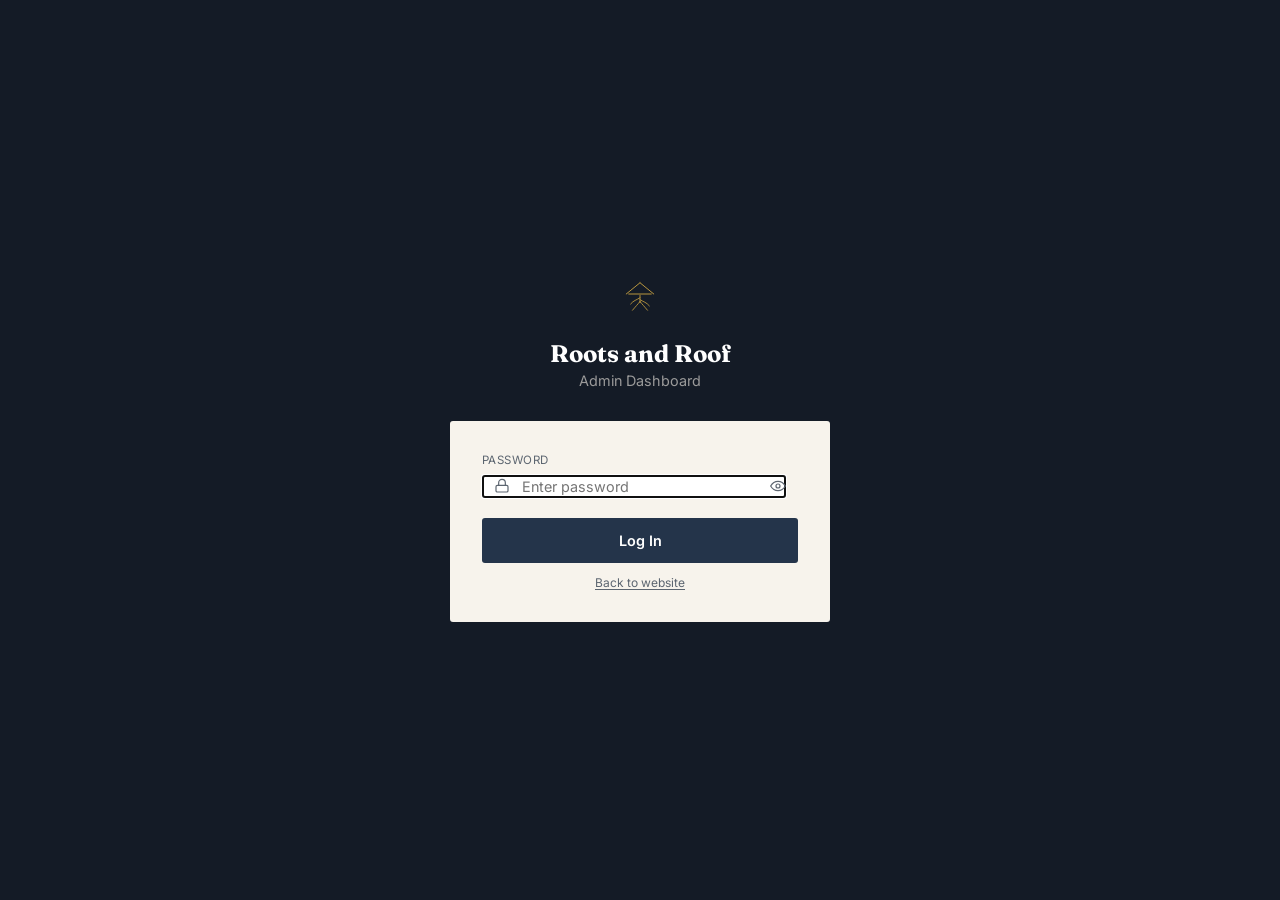
==== admin.html @ 41bc43ac "Add files via upload" ====
<!DOCTYPE html>
<html lang="en">
<head>
<meta charset="UTF-8" />
<meta name="viewport" content="width=device-width, initial-scale=1.0" />
<title>Roots and Roof — Admin</title>
<meta name="robots" content="noindex, nofollow" />
<link rel="preconnect" href="https://fonts.googleapis.com">
<link rel="preconnect" href="https://fonts.gstatic.com" crossorigin>
<link href="https://fonts.googleapis.com/css2?family=Fraunces:opsz,wght@9..144,400;9..144,500;9..144,600;9..144,700&family=Inter:wght@400;500;600;700&display=swap" rel="stylesheet">
<link rel="stylesheet" href="css/styles.css?v=10" />
</head>
<body class="admin-body">

<!-- LOGIN VIEW -->
<div id="login-view" class="admin-login-wrap">
  <div class="admin-login-card">
    <div class="admin-login-brand">
      <svg width="40" height="40" viewBox="0 0 64 64" fill="none"><path d="M32 6 L54 24 M32 6 L10 24 M14 24 H50" stroke="#b8963f" stroke-width="1.6" stroke-linecap="round" stroke-linejoin="round"/><path d="M32 26 V38 M32 30 C26 34 22 34 17 40 M32 33 C38 37 42 37 47 43 M32 36 C28 41 25 44 20 50 M32 36 C36 41 39 44 44 50" stroke="#b8963f" stroke-width="1.6" stroke-linecap="round" stroke-linejoin="round" opacity="0.9"/></svg>
      <h1>Roots and Roof</h1>
      <p>Admin Dashboard</p>
    </div>
    <form class="admin-login-form" id="login-form">
      <label style="display:block;font-size:0.72rem;text-transform:uppercase;letter-spacing:0.04em;color:#5c6570;margin-bottom:8px;">Password</label>
      <div class="input-icon-wrap">
        <svg class="left" width="16" height="16" viewBox="0 0 24 24" fill="none" stroke="currentColor" stroke-width="1.8"><rect x="3" y="11" width="18" height="10" rx="2"/><path d="M7 11V7a5 5 0 0 1 10 0v4"/></svg>
        <input type="password" id="password-input" placeholder="Enter password" autocomplete="current-password" required />
        <svg class="right" id="toggle-password" width="16" height="16" viewBox="0 0 24 24" fill="none" stroke="currentColor" stroke-width="1.8"><path d="M1 12s4-7 11-7 11 7 11 7-4 7-11 7-11-7-11-7Z"/><circle cx="12" cy="12" r="3"/></svg>
      </div>
      <p class="admin-error" id="login-error" style="display:none;"></p>
      <button type="submit" class="btn btn-green" style="width:100%;justify-content:center;margin-top:12px;">Log In</button>
      <a href="index.html" class="admin-back">Back to website</a>
    </form>
  </div>
</div>

<!-- DASHBOARD VIEW -->
<div id="dashboard-view" style="display:none;">
  <div class="admin-topbar">
    <div class="brand-mark">
      <svg width="26" height="26" viewBox="0 0 64 64" fill="none"><path d="M32 6 L54 24 M32 6 L10 24 M14 24 H50" stroke="#b8963f" stroke-width="1.6" stroke-linecap="round" stroke-linejoin="round"/></svg>
      <span>Roots and Roof — Admin</span>
    </div>
    <div class="admin-topbar-actions">
      <span class="saved-flash" id="saved-flash" style="display:none;">
        <svg width="14" height="14" viewBox="0 0 24 24" fill="none" stroke="currentColor" stroke-width="2"><circle cx="12" cy="12" r="10"/><polyline points="8 12 11 15 16 9"/></svg>
        Changes saved
      </span>
      <button class="btn-ghost" id="reset-btn">
        <svg width="13" height="13" viewBox="0 0 24 24" fill="none" stroke="currentColor" stroke-width="2"><path d="M3 12a9 9 0 1 0 3-6.7"/><polyline points="3 4 3 9 8 9"/></svg>
        <span class="label">Reset</span>
      </button>
      <a href="index.html" class="btn-ghost" style="text-decoration:none;">
        <svg width="13" height="13" viewBox="0 0 24 24" fill="none" stroke="currentColor" stroke-width="2"><path d="M1 12s4-7 11-7 11 7 11 7-4 7-11 7-11-7-11-7Z"/><circle cx="12" cy="12" r="3"/></svg>
        <span class="label">View Site</span>
      </a>
      <button class="btn-save" id="save-btn">
        <svg width="13" height="13" viewBox="0 0 24 24" fill="none" stroke="currentColor" stroke-width="2"><path d="M19 21H5a2 2 0 0 1-2-2V5a2 2 0 0 1 2-2h11l5 5v11a2 2 0 0 1-2 2Z"/><polyline points="17 21 17 13 7 13 7 21"/><polyline points="7 3 7 8 15 8"/></svg>
        Save Changes
      </button>
      <button class="icon-btn" id="logout-btn" title="Log out">
        <svg width="16" height="16" viewBox="0 0 24 24" fill="none" stroke="currentColor" stroke-width="2"><path d="M9 21H5a2 2 0 0 1-2-2V5a2 2 0 0 1 2-2h4"/><polyline points="16 17 21 12 16 7"/><line x1="21" y1="12" x2="9" y2="12"/></svg>
      </button>
    </div>
  </div>

  <div class="admin-layout">
    <div class="admin-sidebar" id="admin-sidebar"></div>
    <div style="flex:1;min-width:0;">
      <div class="admin-tabs-mobile" id="admin-tabs-mobile"></div>
      <div class="admin-panel" id="admin-panel"></div>
    </div>
  </div>
</div>

<script src="js/content.js?v=10"></script>
<script src="js/admin.js?v=10"></script>
</body>
</html>
---- css/styles.css ----
/* ==========================================================
   Roots and Roof — Stylesheet
   ========================================================== */

:root {
  /* Navy & champagne-gold — a professional real-estate-advisory palette:
     trustworthy, upscale, and neutral enough to sit well behind a headshot,
     rather than the warm red/terracotta tried previously. */
  --green: #24344a;        /* deep navy — mid sections (nav-scrolled, contact bg, badge) */
  --green-dark: #141b26;   /* near-black navy — darkest sections (footer, process, stats) */
  --green-tint: #e8ecf1;   /* cool tint */
  --cream: #f7f3ec;
  --cream-deep: #e9e2d3;
  --gold: #b8963f;         /* champagne gold — buttons, numerals, icon accents */
  --gold-dark: #93762f;
  --white: #ffffff;
  --ink: #1c2430;
  --muted: #5c6570;
  --error: #b0453e;
  --font-display: "Fraunces", serif;
  --font-body: "Inter", sans-serif;
}

* { box-sizing: border-box; }
html { scroll-behavior: smooth; }
body {
  margin: 0;
  font-family: var(--font-body);
  color: var(--ink);
  background: var(--cream);
  -webkit-font-smoothing: antialiased;
}
img { max-width: 100%; display: block; }
a { text-decoration: none; color: inherit; }
button { font-family: inherit; cursor: pointer; border: none; background: none; }
input, textarea { font-family: inherit; font-size: 0.9rem; }
ul { list-style: none; margin: 0; padding: 0; }
.container { max-width: 1152px; margin: 0 auto; padding: 0 24px; }
.section { padding: 96px 0; }
h1, h2, h3 { font-family: var(--font-display); margin: 0; }
p { margin: 0; }

/* -------- Reveal on scroll -------- */
.reveal {
  opacity: 0;
  transform: translateY(24px);
  transition: opacity 0.7s ease-out, transform 0.7s ease-out;
}
.reveal.in-view { opacity: 1; transform: translateY(0); }

/* -------- Buttons -------- */
.btn {
  display: inline-flex;
  align-items: center;
  gap: 8px;
  padding: 14px 28px;
  border-radius: 3px;
  font-weight: 600;
  font-size: 0.9rem;
  transition: transform 0.2s ease;
}
.btn:hover { transform: translateY(-2px); }
.btn-gold { background: var(--gold); color: var(--green-dark); }
.btn-outline { border: 1px solid rgba(245,240,232,0.5); color: var(--white); }
.btn-outline:hover { background: rgba(255,255,255,0.1); }
.btn-green { background: var(--green); color: var(--white); }

/* -------- Nav -------- */
.navbar {
  position: fixed;
  top: 0; left: 0; right: 0;
  z-index: 40;
  transition: background 0.3s ease, box-shadow 0.3s ease;
  background: transparent;
}
.navbar.scrolled { background: var(--green); box-shadow: 0 4px 20px rgba(0,0,0,0.15); }
.navbar .container {
  height: 80px;
  display: flex;
  align-items: center;
  justify-content: space-between;
}
.brand-mark { display: flex; align-items: center; gap: 10px; }
.brand-mark span {
  font-family: var(--font-display);
  font-size: 1.25rem;
  color: var(--white);
  letter-spacing: 0.02em;
}
.nav-links { display: flex; align-items: center; gap: 32px; }
.nav-links button.nav-link {
  font-size: 0.8rem;
  text-transform: uppercase;
  letter-spacing: 0.06em;
  color: var(--cream);
  transition: opacity 0.2s;
}
.nav-links button.nav-link:hover { opacity: 0.75; }
.nav-toggle { display: none; }
.nav-mobile { display: none; flex-direction: column; gap: 16px; padding: 0 24px 24px; background: var(--green); }
.nav-mobile.open { display: flex; }
.nav-mobile button { text-align: left; font-size: 0.85rem; text-transform: uppercase; letter-spacing: 0.05em; color: var(--cream); padding: 4px 0; }

@media (max-width: 860px) {
  .nav-links { display: none; }
  .nav-toggle { display: block; }
}

/* -------- Hero -------- */
.hero {
  position: relative;
  min-height: 100vh;
  display: flex;
  align-items: flex-end;
  overflow: hidden;
}
.hero-bg {
  position: absolute; inset: 0;
  background: linear-gradient(135deg, var(--green-dark) 0%, var(--green) 60%, var(--gold-dark) 130%);
}
.hero-bg img { width: 100%; height: 100%; object-fit: cover; }
.hero-bg img.img-broken { display: none; }
.hero-bg::after {
  content: "";
  position: absolute; inset: 0;
  background: linear-gradient(180deg, rgba(15,47,28,0.55) 0%, rgba(15,47,28,0.55) 40%, rgba(15,47,28,0.92) 100%);
}
.hero-content { position: relative; padding: 160px 0 96px; width: 100%; }
.hero-eyebrow { color: var(--gold); text-transform: uppercase; font-size: 0.85rem; letter-spacing: 0.3em; margin-bottom: 24px; }
.hero h1 { font-size: clamp(2.75rem, 6vw, 4.5rem); line-height: 1.05; color: var(--white); max-width: 720px; margin-bottom: 24px; }
.hero-sub { font-size: 1.1rem; max-width: 560px; color: rgba(245,240,232,0.9); line-height: 1.6; margin-bottom: 40px; }
.hero-actions { display: flex; gap: 16px; flex-wrap: wrap; }

/* -------- Divider -------- */
.divider { display: flex; align-items: center; justify-content: center; gap: 16px; padding: 32px 0; }
.divider .line { height: 1px; width: 64px; background: var(--muted); opacity: 0.45; }

/* -------- About -------- */
.about { background: var(--cream); }
.about-grid { display: grid; grid-template-columns: 1fr 1fr; gap: 56px; align-items: center; }
.about-photo {
  position: relative;
  min-height: 480px;
  background: linear-gradient(135deg, var(--green) 0%, var(--gold-dark) 100%);
  border-radius: 3px;
}
.about-photo img { width: 100%; height: 480px; object-fit: cover; object-position: center 15%; border-radius: 3px; display: block; }
.about-photo img.img-broken { display: none; }
.about-badge {
  position: absolute; bottom: -24px; right: -24px;
  background: var(--green); padding: 24px; border-radius: 3px; max-width: 220px;
}
.about-badge .name { font-family: var(--font-display); font-size: 1.1rem; color: var(--white); margin-top: 8px; }
.about-badge .title { font-size: 0.7rem; text-transform: uppercase; letter-spacing: 0.05em; color: var(--gold); margin-top: 4px; }
.eyebrow { text-transform: uppercase; font-size: 0.75rem; letter-spacing: 0.25em; color: var(--gold-dark); margin-bottom: 16px; }
.about h2 { font-size: clamp(1.75rem, 3vw, 2.25rem); color: var(--green-dark); margin-bottom: 24px; line-height: 1.25; }
.about p.body-text { color: var(--muted); line-height: 1.7; margin-bottom: 24px; }
.highlight-list li { display: flex; gap: 12px; align-items: flex-start; margin-bottom: 12px; color: var(--ink); }
.highlight-list svg { flex-shrink: 0; margin-top: 3px; color: var(--gold); }
@media (max-width: 860px) {
  .about-grid { grid-template-columns: 1fr; }
  .about-badge { display: none; }
}

/* -------- Section headers -------- */
.section-head { max-width: 640px; margin: 0 auto 64px; text-align: center; }
.section-head p.eyebrow { text-align: center; }
.section-head h2 { font-size: clamp(1.75rem, 3vw, 2.25rem); color: var(--green-dark); margin-bottom: 16px; }
.section-head .desc { color: var(--muted); line-height: 1.6; }

/* -------- Services -------- */
.services { background: var(--white); }
.service-grid { display: grid; grid-template-columns: repeat(3, 1fr); gap: 24px; }
.service-card { background: var(--cream); border: 1px solid var(--cream-deep); border-radius: 3px; padding: 32px; transition: transform 0.2s; }
.service-card:hover { transform: translateY(-4px); }
.service-icon { width: 48px; height: 48px; background: var(--green); border-radius: 3px; display: flex; align-items: center; justify-content: center; margin-bottom: 20px; }
.service-icon svg { color: var(--gold); }
.service-card h3 { font-size: 1.2rem; color: var(--green-dark); margin-bottom: 8px; }
.service-card p { font-size: 0.9rem; color: var(--muted); line-height: 1.6; }
@media (max-width: 900px) { .service-grid { grid-template-columns: repeat(2, 1fr); } }
@media (max-width: 600px) { .service-grid { grid-template-columns: 1fr; } }

/* -------- Process -------- */
.process { background: var(--green-dark); }
.process .section-head h2 { color: var(--white); }
.process .section-head p.eyebrow { color: var(--gold); text-align: left; }
.process .section-head { text-align: left; margin: 0 0 64px; }
.process-grid { display: grid; grid-template-columns: repeat(3, 1fr); gap: 48px 40px; }
.process-step { display: flex; gap: 16px; }
.process-num {
  font-family: var(--font-display); font-size: 1.4rem; color: var(--gold);
  width: 44px; height: 44px; flex-shrink: 0; border: 1px solid var(--gold);
  border-radius: 50%; display: flex; align-items: center; justify-content: center;
}
.process-step h3 { font-size: 1.05rem; color: var(--white); margin-bottom: 6px; }
.process-step p { font-size: 0.9rem; color: rgba(245,240,232,0.72); line-height: 1.6; }
@media (max-width: 900px) { .process-grid { grid-template-columns: repeat(2, 1fr); } }
@media (max-width: 600px) { .process-grid { grid-template-columns: 1fr; } }

/* -------- Testimonials -------- */
.testimonials { background: var(--cream); }
.testi-grid { display: grid; grid-template-columns: repeat(3, 1fr); gap: 24px; }
.testi-card { background: var(--white); border-radius: 3px; padding: 32px; display: flex; flex-direction: column; }
.testi-card .quote-icon { color: var(--gold); margin-bottom: 16px; }
.testi-card .quote-text { color: var(--ink); line-height: 1.6; flex: 1; margin-bottom: 24px; }
.testi-stars { display: flex; gap: 2px; margin-bottom: 12px; }
.testi-card .name { font-family: var(--font-display); font-size: 1rem; color: var(--green-dark); }
.testi-card .loc { font-size: 0.75rem; text-transform: uppercase; letter-spacing: 0.04em; color: var(--muted); }
@media (max-width: 900px) { .testi-grid { grid-template-columns: 1fr; } }

/* -------- FAQ -------- */
.faq { background: var(--white); }
.faq-wrap { max-width: 720px; margin: 0 auto; }
.faq-item { border: 1px solid var(--cream-deep); border-radius: 3px; overflow: hidden; margin-bottom: 12px; }
.faq-q {
  width: 100%; display: flex; align-items: center; justify-content: space-between;
  text-align: left; padding: 20px 24px; background: var(--cream);
}
.faq-q span { font-family: var(--font-display); color: var(--green-dark); padding-right: 16px; }
.faq-q svg { flex-shrink: 0; color: var(--gold-dark); transition: transform 0.2s; }
.faq-item.open .faq-q svg { transform: rotate(180deg); }
.faq-a { display: none; padding: 20px 24px; background: var(--white); }
.faq-item.open .faq-a { display: block; }
.faq-a p { color: var(--muted); line-height: 1.6; font-size: 0.9rem; }

/* -------- Contact -------- */
.contact { background: var(--green); }
.contact-grid { display: grid; grid-template-columns: 1fr 1fr; gap: 56px; }
.contact h2 { color: var(--white); font-size: clamp(1.75rem, 3vw, 2.25rem); margin-bottom: 20px; line-height: 1.25; }
.contact .desc { color: rgba(245,240,232,0.8); line-height: 1.6; margin-bottom: 32px; }
.contact-info-row { display: flex; align-items: center; gap: 12px; color: var(--white); margin-bottom: 16px; }
.contact-info-row svg { color: var(--gold); flex-shrink: 0; }
.contact-form { background: var(--cream); border-radius: 3px; padding: 32px; }
.form-group { margin-bottom: 16px; }
.form-group label { display: block; font-size: 0.75rem; text-transform: uppercase; letter-spacing: 0.04em; color: var(--muted); margin-bottom: 8px; }
.form-group input, .form-group textarea {
  width: 100%; padding: 12px 14px; border: 1px solid var(--cream-deep); border-radius: 3px; background: var(--white); outline: none;
}
.form-group input:focus, .form-group textarea:focus { border-color: var(--gold); }
.form-group textarea { resize: vertical; min-height: 100px; }
.form-success { text-align: center; padding: 40px 0; }
.form-success svg { color: var(--green); margin-bottom: 16px; }
.form-success .title { font-family: var(--font-display); font-size: 1.25rem; color: var(--green-dark); margin-bottom: 8px; }
.form-success p { color: var(--muted); font-size: 0.9rem; }
@media (max-width: 860px) { .contact-grid { grid-template-columns: 1fr; } }

/* -------- Social icons -------- */
.social-row { display: flex; align-items: center; gap: 12px; margin-top: 8px; }
.social-row a {
  display: flex; align-items: center; justify-content: center;
  width: 36px; height: 36px; border-radius: 50%;
  border: 1px solid rgba(245,240,232,0.3); color: var(--white);
  transition: background 0.2s, border-color 0.2s;
}
.social-row a:hover { background: var(--gold); border-color: var(--gold); color: var(--green-dark); }
.social-row.on-cream a { border-color: var(--cream-deep); color: var(--green-dark); }
.social-row.on-cream a:hover { background: var(--green-dark); border-color: var(--green-dark); color: var(--white); }

/* -------- Footer -------- */
.site-footer { background: var(--green-dark); padding: 48px 0; }
.footer-top {
  display: flex; align-items: center; justify-content: space-between; flex-wrap: wrap; gap: 24px;
  padding-bottom: 32px; border-bottom: 1px solid rgba(245,240,232,0.12);
}
.footer-top .brand-mark span { font-size: 1.1rem; }
.footer-contact { display: flex; align-items: center; gap: 16px; font-size: 0.9rem; color: rgba(245,240,232,0.7); }
.footer-bottom { display: flex; align-items: center; justify-content: space-between; flex-wrap: wrap; gap: 16px; padding-top: 24px; }
.footer-note { font-size: 0.75rem; color: rgba(245,240,232,0.5); max-width: 560px; }
.footer-meta { display: flex; align-items: center; gap: 16px; }
.footer-meta p { font-size: 0.75rem; color: rgba(245,240,232,0.4); }
.footer-meta a { font-size: 0.75rem; color: rgba(245,240,232,0.4); text-decoration: underline; text-underline-offset: 2px; }

/* ==========================================================
   ADMIN
   ========================================================== */
.admin-body { background: var(--green-dark); min-height: 100vh; }
.admin-login-wrap { min-height: 100vh; display: flex; align-items: center; justify-content: center; padding: 24px; }
.admin-login-card { width: 100%; max-width: 380px; }
.admin-login-brand { text-align: center; margin-bottom: 32px; }
.admin-login-brand h1 { color: var(--white); font-size: 1.5rem; margin-top: 16px; }
.admin-login-brand p { color: rgba(245,240,232,0.6); font-size: 0.9rem; margin-top: 4px; }
.admin-login-form { background: var(--cream); border-radius: 3px; padding: 32px; }
.input-icon-wrap { position: relative; margin-bottom: 8px; }
.input-icon-wrap svg.left { position: absolute; left: 12px; top: 50%; transform: translateY(-50%); color: var(--muted); }
.input-icon-wrap svg.right { position: absolute; right: 12px; top: 50%; transform: translateY(-50%); color: var(--muted); cursor: pointer; }
.input-icon-wrap input { padding-left: 38px; padding-right: 38px; }
.admin-error { font-size: 0.8rem; color: var(--error); margin-bottom: 12px; }
.admin-back { display: block; width: 100%; text-align: center; margin-top: 12px; font-size: 0.75rem; color: var(--muted); text-decoration: underline; text-underline-offset: 2px; }

.admin-topbar {
  position: sticky; top: 0; z-index: 30; background: var(--green-dark);
  display: flex; align-items: center; justify-content: space-between; padding: 16px 24px;
}
.admin-topbar .brand-mark span { color: var(--white); font-size: 1.05rem; }
.admin-topbar-actions { display: flex; align-items: center; gap: 12px; }
.admin-topbar-actions .btn-ghost {
  display: flex; align-items: center; gap: 6px; font-size: 0.75rem; padding: 8px 12px;
  border: 1px solid rgba(245,240,232,0.3); color: rgba(245,240,232,0.8); border-radius: 3px;
}
.admin-topbar-actions .btn-save {
  display: flex; align-items: center; gap: 6px; font-size: 0.75rem; font-weight: 600; padding: 9px 16px;
  background: var(--gold); color: var(--green-dark); border-radius: 3px;
}
.saved-flash { font-size: 0.75rem; color: var(--gold); display: flex; align-items: center; gap: 6px; }
.icon-btn { padding: 8px; color: rgba(245,240,232,0.7); border-radius: 3px; }

.admin-layout { max-width: 1152px; margin: 0 auto; padding: 32px 24px; display: flex; gap: 32px; background: var(--cream); }
.admin-sidebar { width: 190px; flex-shrink: 0; }
.admin-sidebar button {
  display: block; width: 100%; text-align: left; padding: 10px 16px; border-radius: 3px;
  font-size: 0.9rem; color: var(--ink); margin-bottom: 4px;
}
.admin-sidebar button.active { background: var(--green); color: var(--white); }
.admin-panel { flex: 1; min-width: 0; }
.admin-card { background: var(--white); border: 1px solid var(--cream-deep); border-radius: 3px; padding: 20px; position: relative; margin-bottom: 20px; }
.admin-card-title { font-family: var(--font-display); font-size: 0.95rem; color: var(--green-dark); margin-bottom: 12px; padding-right: 32px; }
.admin-field { margin-bottom: 16px; }
.admin-field label { display: block; font-size: 0.72rem; text-transform: uppercase; letter-spacing: 0.04em; color: var(--muted); margin-bottom: 6px; }
.admin-field input, .admin-field textarea {
  width: 100%; padding: 10px 12px; border: 1px solid var(--cream-deep); border-radius: 3px; outline: none;
}
.admin-field input:focus, .admin-field textarea:focus { border-color: var(--gold); }
.admin-remove-btn { position: absolute; top: 16px; right: 16px; padding: 6px; border-radius: 3px; color: var(--error); }
.admin-remove-btn:hover { background: #fdecea; }
.admin-add-btn {
  display: flex; align-items: center; justify-content: center; gap: 8px; width: 100%;
  padding: 12px; border: 1px dashed var(--gold); border-radius: 3px; color: var(--gold-dark); font-size: 0.9rem;
}
.admin-list-row { display: flex; gap: 8px; margin-bottom: 8px; }
.admin-list-row input { flex: 1; padding: 8px 12px; border: 1px solid var(--cream-deep); border-radius: 3px; }
.admin-list-row button { padding: 0 8px; color: var(--error); }
.admin-tabs-mobile { display: none; gap: 8px; overflow-x: auto; margin-bottom: 16px; }
.admin-tabs-mobile button { flex-shrink: 0; padding: 8px 16px; border-radius: 3px; background: var(--white); font-size: 0.85rem; }
.admin-tabs-mobile button.active { background: var(--green); color: var(--white); }

.admin-field select {
  width: 100%; padding: 10px 12px; border: 1px solid var(--cream-deep); border-radius: 3px; outline: none; background: var(--white);
}
.admin-note {
  font-size: 0.78rem; color: var(--muted); background: var(--cream); border-radius: 3px;
  padding: 10px 12px; margin-top: -4px; margin-bottom: 16px; line-height: 1.5;
}
.admin-image-row { display: flex; align-items: center; gap: 12px; margin-bottom: 10px; }
.admin-image-preview {
  width: 64px; height: 64px; border-radius: 3px; object-fit: cover;
  border: 1px solid var(--cream-deep); background: var(--cream); flex-shrink: 0;
}
.admin-upload-btn {
  font-size: 0.78rem; padding: 8px 14px; border: 1px solid var(--cream-deep); border-radius: 3px; color: var(--ink); white-space: nowrap;
}
.admin-upload-btn:hover { border-color: var(--gold); color: var(--gold-dark); }
.admin-file-input { display: none; }

@media (max-width: 860px) {
  .admin-sidebar { display: none; }
  .admin-tabs-mobile { display: flex; }
  .admin-layout { flex-direction: column; padding: 24px 16px; }
  .admin-topbar .btn-ghost span.label { display: none; }
}
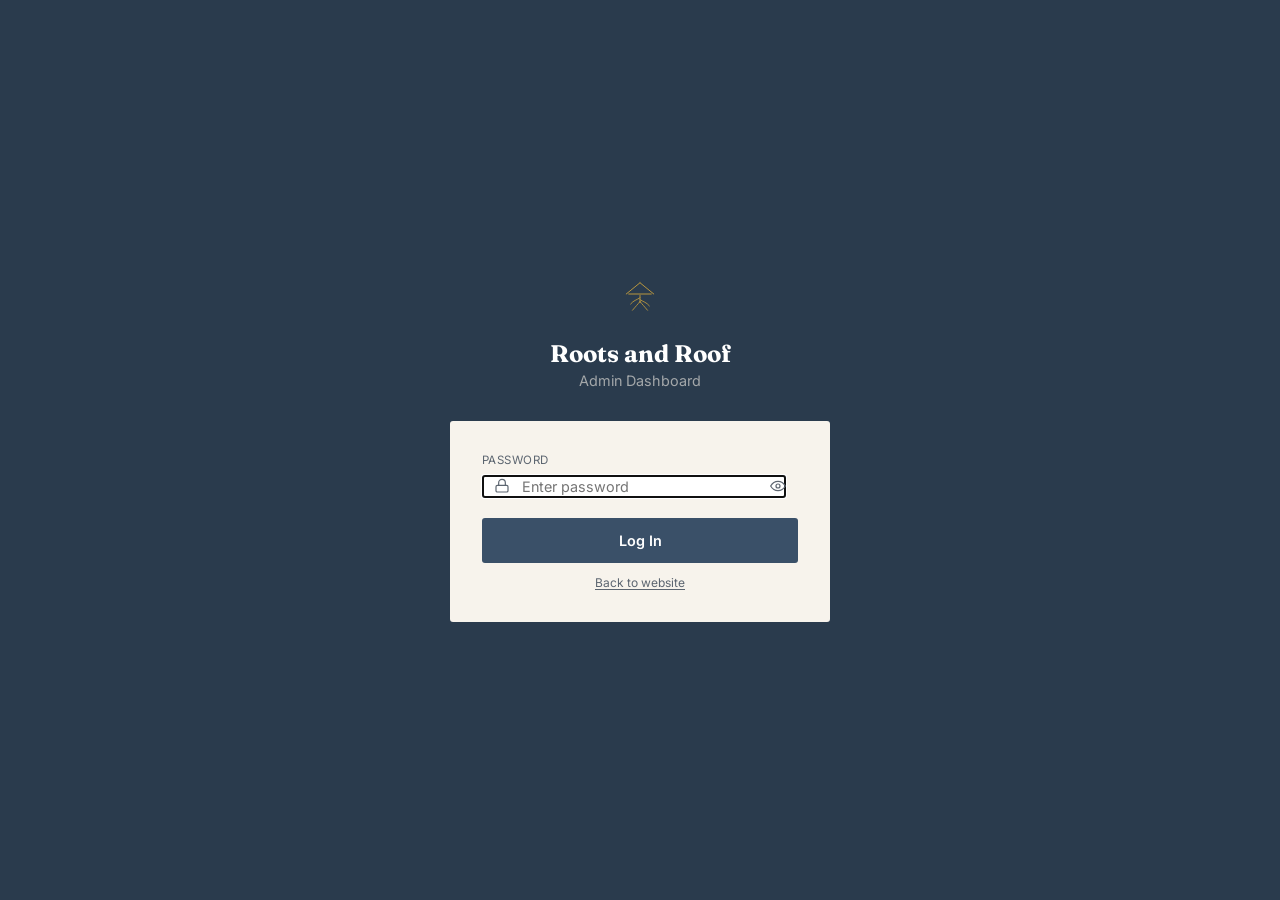
==== commit 2e0d9eee: "Add files via upload" ====
--- a/admin.html
+++ b/admin.html
@@ -8,7 +8,7 @@
 <link rel="preconnect" href="https://fonts.googleapis.com">
 <link rel="preconnect" href="https://fonts.gstatic.com" crossorigin>
 <link href="https://fonts.googleapis.com/css2?family=Fraunces:opsz,wght@9..144,400;9..144,500;9..144,600;9..144,700&family=Inter:wght@400;500;600;700&display=swap" rel="stylesheet">
-<link rel="stylesheet" href="css/styles.css?v=10" />
+<link rel="stylesheet" href="css/styles.css?v=16" />
 </head>
 <body class="admin-body">
 
@@ -73,7 +73,7 @@
   </div>
 </div>
 
-<script src="js/content.js?v=10"></script>
-<script src="js/admin.js?v=10"></script>
+<script src="js/content.js?v=16"></script>
+<script src="js/admin.js?v=16"></script>
 </body>
 </html>
--- a/css/styles.css
+++ b/css/styles.css
@@ -6,8 +6,8 @@
   /* Navy & champagne-gold — a professional real-estate-advisory palette:
      trustworthy, upscale, and neutral enough to sit well behind a headshot,
      rather than the warm red/terracotta tried previously. */
-  --green: #24344a;        /* deep navy — mid sections (nav-scrolled, contact bg, badge) */
-  --green-dark: #141b26;   /* near-black navy — darkest sections (footer, process, stats) */
+  --green: #3a5068;        /* slate navy — mid sections (nav-scrolled, contact bg, badge) */
+  --green-dark: #2a3b4d;   /* lighter slate navy — footer, process, page banners. Kept clearly off pure-black for comfortable reading. */
   --green-tint: #e8ecf1;   /* cool tint */
   --cream: #f7f3ec;
   --cream-deep: #e9e2d3;
@@ -74,6 +74,7 @@
   background: transparent;
 }
 .navbar.scrolled { background: var(--green); box-shadow: 0 4px 20px rgba(0,0,0,0.15); }
+.navbar.solid { background: var(--green-dark); box-shadow: 0 2px 12px rgba(0,0,0,0.12); }
 .navbar .container {
   height: 80px;
   display: flex;
@@ -88,6 +89,7 @@
   letter-spacing: 0.02em;
 }
 .nav-links { display: flex; align-items: center; gap: 32px; }
+.nav-links a.nav-link,
 .nav-links button.nav-link {
   font-size: 0.8rem;
   text-transform: uppercase;
@@ -95,11 +97,18 @@
   color: var(--cream);
   transition: opacity 0.2s;
 }
+.nav-links a.nav-link:hover,
 .nav-links button.nav-link:hover { opacity: 0.75; }
+.nav-insta { display: inline-flex; align-items: center; gap: 8px; margin-left: 6px; transition: transform 0.2s; }
+.nav-insta:hover { transform: scale(1.1); }
+.nav-insta span { display: none; }
+.nav-mobile .nav-insta span { display: inline; font-size: 0.85rem; text-transform: uppercase; letter-spacing: 0.05em; color: var(--cream); }
+.nav-mobile .nav-insta { padding: 4px 0; }
 .nav-toggle { display: none; }
 .nav-mobile { display: none; flex-direction: column; gap: 16px; padding: 0 24px 24px; background: var(--green); }
 .nav-mobile.open { display: flex; }
-.nav-mobile button { text-align: left; font-size: 0.85rem; text-transform: uppercase; letter-spacing: 0.05em; color: var(--cream); padding: 4px 0; }
+.nav-mobile a,
+.nav-mobile button { text-align: left; font-size: 0.85rem; text-transform: uppercase; letter-spacing: 0.05em; color: var(--cream); padding: 4px 0; display: block; }
 
 @media (max-width: 860px) {
   .nav-links { display: none; }
@@ -256,13 +265,52 @@
 .social-row.on-cream a { border-color: var(--cream-deep); color: var(--green-dark); }
 .social-row.on-cream a:hover { background: var(--green-dark); border-color: var(--green-dark); color: var(--white); }
 
+/* -------- Page header banner (Blog, News) -------- */
+.page-header { background: var(--green-dark); padding: 160px 0 64px; }
+.page-header .eyebrow { color: var(--gold); text-align: left; }
+.page-header h1 { font-family: var(--font-display); font-size: clamp(2rem, 4vw, 2.75rem); color: var(--white); margin-bottom: 16px; line-height: 1.2; }
+.page-header p.intro { color: rgba(245,240,232,0.75); max-width: 640px; line-height: 1.6; }
+
+/* -------- News page -------- */
+.news-list { display: flex; flex-direction: column; gap: 20px; max-width: 820px; margin: 0 auto; }
+.news-card { background: var(--white); border: 1px solid var(--cream-deep); border-radius: 3px; padding: 28px 32px; }
+.news-card .news-meta { display: flex; align-items: center; gap: 14px; flex-wrap: wrap; margin-bottom: 12px; font-size: 0.78rem; color: var(--muted); text-transform: uppercase; letter-spacing: 0.03em; }
+.news-card .news-meta .date-tag { display: flex; align-items: center; gap: 6px; }
+.news-card h2 { font-family: var(--font-display); font-size: 1.35rem; color: var(--green-dark); margin-bottom: 10px; line-height: 1.3; }
+.news-card p.summary { color: var(--ink); line-height: 1.65; font-size: 0.95rem; margin-bottom: 14px; }
+.news-card .source-link { display: inline-flex; align-items: center; gap: 6px; font-size: 0.82rem; color: var(--gold-dark); font-weight: 600; }
+.news-card .source-link:hover { text-decoration: underline; }
+
+/* -------- Blog page -------- */
+.blog-grid { display: grid; grid-template-columns: repeat(3, 1fr); gap: 24px; margin-bottom: 80px; }
+@media (max-width: 900px) { .blog-grid { grid-template-columns: repeat(2, 1fr); } }
+@media (max-width: 600px) { .blog-grid { grid-template-columns: 1fr; } .news-card { padding: 22px; } }
+.blog-card { background: var(--white); border: 1px solid var(--cream-deep); border-radius: 3px; padding: 28px; display: flex; flex-direction: column; height: 100%; transition: transform 0.2s; }
+.blog-card:hover { transform: translateY(-3px); }
+.blog-card .date-tag { display: flex; align-items: center; gap: 6px; font-size: 0.75rem; text-transform: uppercase; letter-spacing: 0.03em; color: var(--gold-dark); margin-bottom: 12px; }
+.blog-card h2 { font-family: var(--font-display); font-size: 1.2rem; color: var(--green-dark); margin-bottom: 10px; line-height: 1.3; }
+.blog-card p.excerpt { color: var(--muted); font-size: 0.9rem; line-height: 1.6; flex: 1; margin-bottom: 16px; }
+.blog-card .read-link { font-size: 0.82rem; font-weight: 600; color: var(--green); display: inline-flex; align-items: center; gap: 6px; }
+.blog-card .read-link:hover { color: var(--gold-dark); }
+
+.blog-article { max-width: 720px; margin: 0 auto 64px; padding-top: 32px; border-top: 1px solid var(--cream-deep); }
+.blog-article:first-of-type { border-top: none; padding-top: 0; }
+.blog-article .date-tag { display: flex; align-items: center; gap: 6px; font-size: 0.78rem; text-transform: uppercase; letter-spacing: 0.03em; color: var(--gold-dark); margin-bottom: 14px; }
+.blog-article h2 { font-family: var(--font-display); font-size: 1.9rem; color: var(--green-dark); margin-bottom: 22px; line-height: 1.25; }
+.blog-article p { color: var(--ink); line-height: 1.8; margin-bottom: 20px; font-size: 1rem; }
+.blog-article .back-to-top { font-size: 0.8rem; color: var(--muted); }
+
 /* -------- Footer -------- */
 .site-footer { background: var(--green-dark); padding: 48px 0; }
-.footer-top {
+.footer-row {
   display: flex; align-items: center; justify-content: space-between; flex-wrap: wrap; gap: 24px;
-  padding-bottom: 32px; border-bottom: 1px solid rgba(245,240,232,0.12);
-}
-.footer-top .brand-mark span { font-size: 1.1rem; }
+  padding: 20px 0; border-bottom: 1px solid rgba(245,240,232,0.12);
+}
+.footer-row-links .brand-mark span { font-size: 1.1rem; }
+.footer-links { display: flex; align-items: center; gap: 24px; flex-wrap: wrap; }
+.footer-link { font-size: 0.85rem; color: rgba(245,240,232,0.75); text-transform: uppercase; letter-spacing: 0.04em; }
+.footer-link:hover { color: var(--gold); }
+.footer-row-contact { border-bottom: none; padding-bottom: 0; }
 .footer-contact { display: flex; align-items: center; gap: 16px; font-size: 0.9rem; color: rgba(245,240,232,0.7); }
 .footer-bottom { display: flex; align-items: center; justify-content: space-between; flex-wrap: wrap; gap: 16px; padding-top: 24px; }
 .footer-note { font-size: 0.75rem; color: rgba(245,240,232,0.5); max-width: 560px; }
